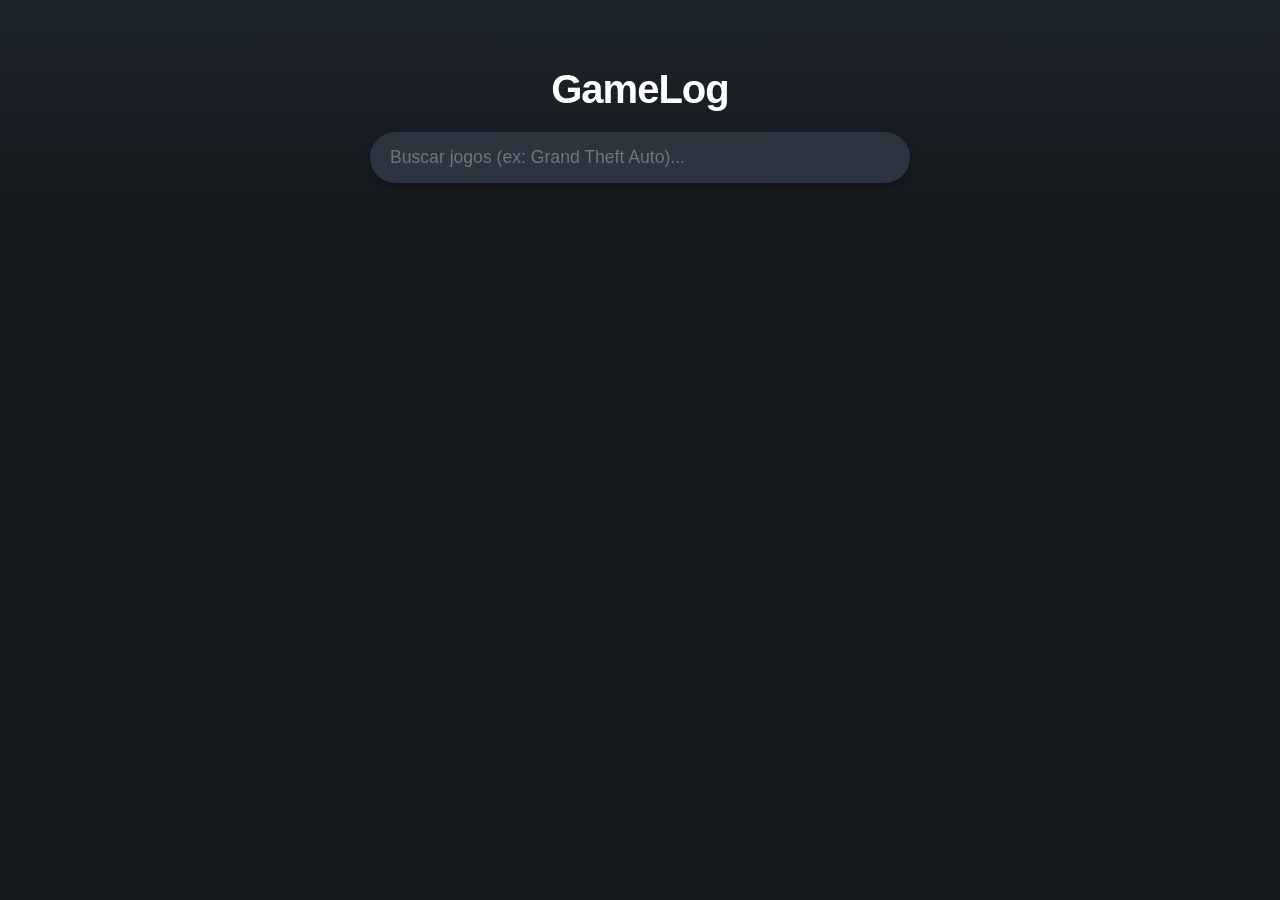
==== src/main/resources/static/index.html @ b6bab349 "feat: cria página de perfil com renderização de backlog e status premium" ====
<!DOCTYPE html>
<html lang="pt-BR">
<head>
    <meta charset="UTF-8">
    <meta name="viewport" content="width=device-width, initial-scale=1.0">
    <title>GameLog - O seu Backlog</title>
    <style>
        :root {
            --bg-color: #14181c; /* Fundo estilo Letterboxd */
            --card-bg: #2c3440;
            --text-main: #9ab;
            --text-title: #fff;
            --accent: #00e676; /* Verde neon para dar um ar gamer/premium */
        }

        body {
            background-color: var(--bg-color);
            color: var(--text-main);
            font-family: -apple-system, BlinkMacSystemFont, "Segoe UI", Roboto, Helvetica, Arial, sans-serif;
            margin: 0;
            padding: 0;
            display: flex;
            flex-direction: column;
            align-items: center;
        }

        header {
            width: 100%;
            padding: 40px 20px;
            text-align: center;
            background: linear-gradient(180deg, #1f252d 0%, var(--bg-color) 100%);
        }

        h1 {
            color: var(--text-title);
            font-size: 2.5rem;
            margin-bottom: 10px;
            letter-spacing: -1px;
        }

        .search-container {
            margin-top: 20px;
        }

        input[type="text"] {
            width: 100%;
            max-width: 500px;
            padding: 15px 20px;
            border-radius: 30px;
            border: none;
            background-color: var(--card-bg);
            color: white;
            font-size: 1.1rem;
            outline: none;
            box-shadow: 0 4px 6px rgba(0,0,0,0.3);
            transition: 0.2s;
        }

        input[type="text"]:focus {
            box-shadow: 0 0 0 2px var(--accent);
        }

        .grid-jogos {
            display: grid;
            grid-template-columns: repeat(auto-fill, minmax(200px, 1fr));
            gap: 20px;
            width: 100%;
            max-width: 1200px;
            padding: 40px 20px;
            box-sizing: border-box;
        }

        .card-jogo {
            background-color: var(--card-bg);
            border-radius: 8px;
            overflow: hidden;
            transition: transform 0.2s;
            cursor: pointer;
            box-shadow: 0 4px 10px rgba(0,0,0,0.5);
        }

        .card-jogo:hover {
            transform: scale(1.05);
            border: 1px solid var(--accent);
        }

        .capa-jogo {
            width: 100%;
            height: 280px;
            object-fit: cover;
            border-bottom: 3px solid transparent;
            transition: 0.2s;
        }

        .card-jogo:hover .capa-jogo {
            border-bottom: 3px solid var(--accent);
        }

        .info-jogo {
            padding: 15px;
            text-align: center;
        }

        .titulo-jogo {
            color: var(--text-title);
            font-size: 1rem;
            font-weight: bold;
            margin: 0;
            white-space: nowrap;
            overflow: hidden;
            text-overflow: ellipsis;
        }
    </style>
</head>
<body>

<header>
    <h1>GameLog</h1>
    <div class="search-container">
        <input type="text" id="inputBusca" placeholder="Buscar jogos (ex: Grand Theft Auto)..." onkeypress="buscarSeEnter(event)">
    </div>
</header>

<div class="grid-jogos" id="gridJogos">
    <!-- Os jogos aparecerão aqui via JavaScript -->
</div>

<script>
    function buscarSeEnter(event) {
        if (event.key === 'Enter') {
            buscarJogos();
        }
    }

    async function buscarJogos() {
        const query = document.getElementById('inputBusca').value;
        if (!query) return;

        const grid = document.getElementById('gridJogos');
        grid.innerHTML = '<p style="text-align: center; width: 100%;">Buscando na API do RAWG...</p>';

        try {
            // Chama a nossa API em Java que configuramos antes
            const response = await fetch(`/api/jogos/buscar?nome=${encodeURIComponent(query)}`);
            const jogos = await response.json();

            grid.innerHTML = ''; // Limpa o aviso de "Buscando..."

            jogos.forEach(jogo => {
                // Trata jogos sem capa para não quebrar o layout
                const imagem = jogo.background_image ? jogo.background_image : 'https://via.placeholder.com/200x300?text=Sem+Imagem';

                const card = `
                        <div class="card-jogo" onclick="alert('No futuro, isso abrirá o modal para dar a nota pro jogo ID: ${jogo.id}')">
                            <img src="${imagem}" alt="Capa de ${jogo.name}" class="capa-jogo">
                            <div class="info-jogo">
                                <p class="titulo-jogo">${jogo.name}</p>
                            </div>
                        </div>
                    `;
                grid.innerHTML += card;
            });
        } catch (error) {
            grid.innerHTML = '<p style="color: red; text-align: center; width: 100%;">Erro ao buscar jogos. O servidor está ligado?</p>';
            console.error(error);
        }
    }
</script>

</body>
</html>
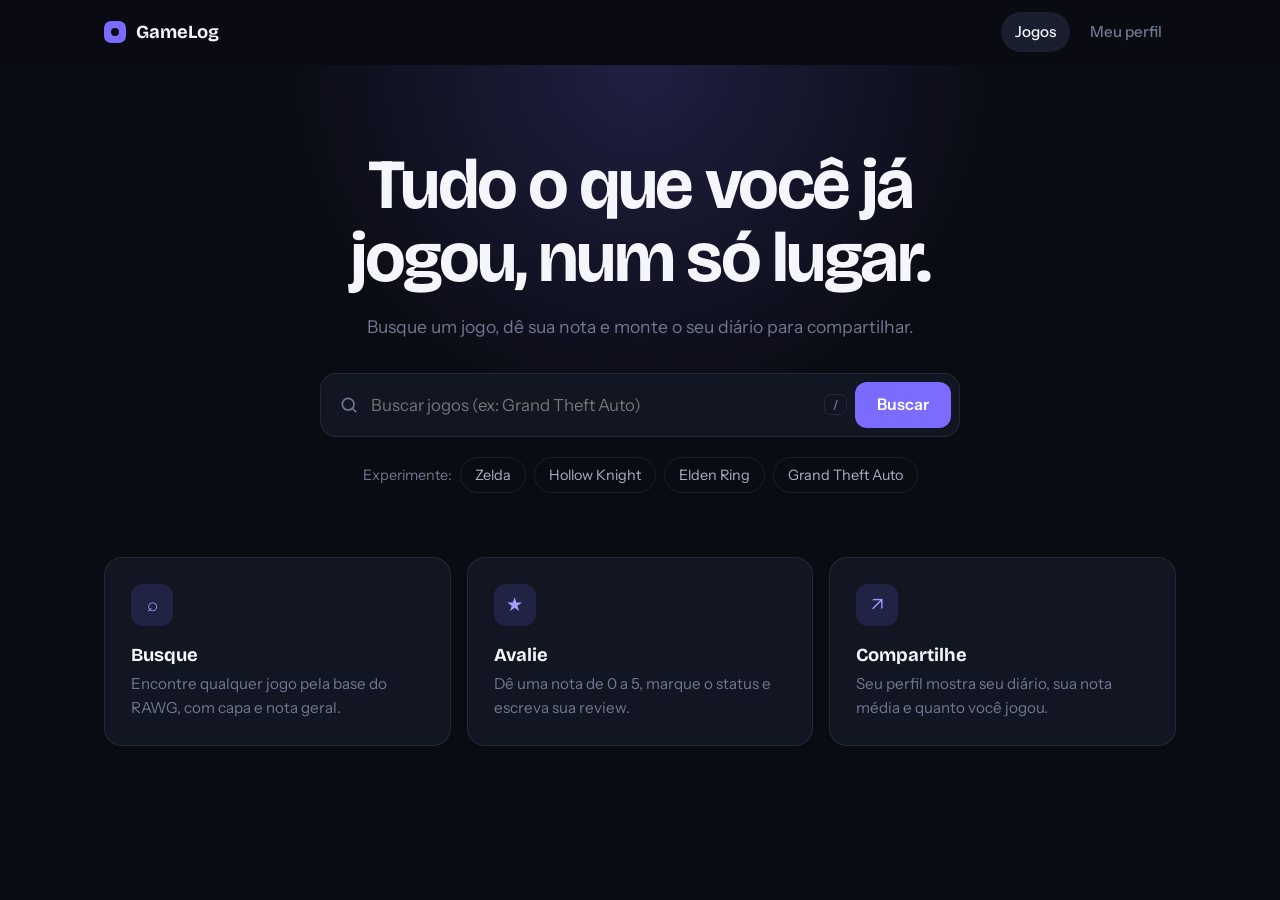
==== commit 273a69ce: "feat: cria JS e CSS e atualiza os HTMls" ====
--- a/src/main/resources/static/index.html
+++ b/src/main/resources/static/index.html
@@ -4,166 +4,113 @@
     <meta charset="UTF-8">
     <meta name="viewport" content="width=device-width, initial-scale=1.0">
     <title>GameLog - O seu Backlog</title>
-    <style>
-        :root {
-            --bg-color: #14181c; /* Fundo estilo Letterboxd */
-            --card-bg: #2c3440;
-            --text-main: #9ab;
-            --text-title: #fff;
-            --accent: #00e676; /* Verde neon para dar um ar gamer/premium */
-        }
-
-        body {
-            background-color: var(--bg-color);
-            color: var(--text-main);
-            font-family: -apple-system, BlinkMacSystemFont, "Segoe UI", Roboto, Helvetica, Arial, sans-serif;
-            margin: 0;
-            padding: 0;
-            display: flex;
-            flex-direction: column;
-            align-items: center;
-        }
-
-        header {
-            width: 100%;
-            padding: 40px 20px;
-            text-align: center;
-            background: linear-gradient(180deg, #1f252d 0%, var(--bg-color) 100%);
-        }
-
-        h1 {
-            color: var(--text-title);
-            font-size: 2.5rem;
-            margin-bottom: 10px;
-            letter-spacing: -1px;
-        }
-
-        .search-container {
-            margin-top: 20px;
-        }
-
-        input[type="text"] {
-            width: 100%;
-            max-width: 500px;
-            padding: 15px 20px;
-            border-radius: 30px;
-            border: none;
-            background-color: var(--card-bg);
-            color: white;
-            font-size: 1.1rem;
-            outline: none;
-            box-shadow: 0 4px 6px rgba(0,0,0,0.3);
-            transition: 0.2s;
-        }
-
-        input[type="text"]:focus {
-            box-shadow: 0 0 0 2px var(--accent);
-        }
-
-        .grid-jogos {
-            display: grid;
-            grid-template-columns: repeat(auto-fill, minmax(200px, 1fr));
-            gap: 20px;
-            width: 100%;
-            max-width: 1200px;
-            padding: 40px 20px;
-            box-sizing: border-box;
-        }
-
-        .card-jogo {
-            background-color: var(--card-bg);
-            border-radius: 8px;
-            overflow: hidden;
-            transition: transform 0.2s;
-            cursor: pointer;
-            box-shadow: 0 4px 10px rgba(0,0,0,0.5);
-        }
-
-        .card-jogo:hover {
-            transform: scale(1.05);
-            border: 1px solid var(--accent);
-        }
-
-        .capa-jogo {
-            width: 100%;
-            height: 280px;
-            object-fit: cover;
-            border-bottom: 3px solid transparent;
-            transition: 0.2s;
-        }
-
-        .card-jogo:hover .capa-jogo {
-            border-bottom: 3px solid var(--accent);
-        }
-
-        .info-jogo {
-            padding: 15px;
-            text-align: center;
-        }
-
-        .titulo-jogo {
-            color: var(--text-title);
-            font-size: 1rem;
-            font-weight: bold;
-            margin: 0;
-            white-space: nowrap;
-            overflow: hidden;
-            text-overflow: ellipsis;
-        }
-    </style>
+    <link rel="preconnect" href="https://fonts.googleapis.com">
+    <link rel="preconnect" href="https://fonts.gstatic.com" crossorigin>
+    <link href="https://fonts.googleapis.com/css2?family=Bricolage+Grotesque:wght@600;700&family=Instrument+Sans:wght@400;500;600&display=swap" rel="stylesheet">
+    <link rel="stylesheet" href="gamelog.css">
 </head>
 <body>
 
-<header>
-    <h1>GameLog</h1>
-    <div class="search-container">
-        <input type="text" id="inputBusca" placeholder="Buscar jogos (ex: Grand Theft Auto)..." onkeypress="buscarSeEnter(event)">
+<nav class="nav">
+    <div class="wrap">
+        <a class="logo" href="index.html"><i></i>GameLog</a>
+        <div class="links">
+            <a href="index.html" aria-current="page">Jogos</a>
+            <a href="perfil.html">Meu perfil</a>
+        </div>
+    </div>
+</nav>
+
+<header class="hero">
+    <div class="wrap">
+        <h1 class="rise">Tudo o que você já jogou, num só lugar.</h1>
+        <p class="rise" style="--d:1">Busque um jogo, dê sua nota e monte o seu diário para compartilhar.</p>
+        <div class="busca rise" style="--d:2" role="search">
+            <svg width="20" height="20" viewBox="0 0 24 24" fill="none" stroke="currentColor" stroke-width="2" stroke-linecap="round"><circle cx="11" cy="11" r="7"/><path d="m20 20-3.5-3.5"/></svg>
+            <input type="text" id="inputBusca" placeholder="Buscar jogos (ex: Grand Theft Auto)" aria-label="Buscar jogos" autocomplete="off">
+            <kbd aria-hidden="true">/</kbd>
+            <button class="btn" type="button" id="btnBuscar">Buscar</button>
+        </div>
+        <div class="chips rise" style="--d:3">
+            Experimente:
+            <button class="chip" type="button" data-q="Zelda">Zelda</button>
+            <button class="chip" type="button" data-q="Hollow Knight">Hollow Knight</button>
+            <button class="chip" type="button" data-q="Elden Ring">Elden Ring</button>
+            <button class="chip" type="button" data-q="Grand Theft Auto">Grand Theft Auto</button>
+        </div>
     </div>
 </header>
 
-<div class="grid-jogos" id="gridJogos">
-    <!-- Os jogos aparecerão aqui via JavaScript -->
-</div>
+<main class="wrap">
+    <section class="features rise" id="features" style="--d:4">
+        <div class="card"><div class="ico">⌕</div><h3>Busque</h3><p>Encontre qualquer jogo pela base do RAWG, com capa e nota geral.</p></div>
+        <div class="card"><div class="ico">★</div><h3>Avalie</h3><p>Dê uma nota de 0 a 5, marque o status e escreva sua review.</p></div>
+        <div class="card"><div class="ico">↗</div><h3>Compartilhe</h3><p>Seu perfil mostra seu diário, sua nota média e quanto você jogou.</p></div>
+    </section>
 
+    <section id="resultados" hidden>
+        <div class="res-topo"><h2 id="tituloResultado">Resultados</h2><span id="contagem"></span></div>
+        <div class="grid-jogos" id="gridJogos" aria-live="polite"></div>
+    </section>
+</main>
+
+<script src="gamelog.js"></script>
 <script>
-    function buscarSeEnter(event) {
-        if (event.key === 'Enter') {
-            buscarJogos();
+    const input = document.getElementById('inputBusca');
+
+    document.getElementById('btnBuscar').onclick = buscarJogos;
+    input.addEventListener('keydown', e => { if (e.key === 'Enter') buscarJogos(); });
+    document.querySelectorAll('.chip').forEach(c => c.onclick = () => { input.value = c.dataset.q; buscarJogos(); });
+    addEventListener('keydown', e => {
+        if (e.key === '/' && document.activeElement !== input) { e.preventDefault(); input.focus(); }
+    });
+
+    async function buscarJogos() {
+        const query = input.value.trim();
+        if (!query) return;
+
+        const secao = document.getElementById('resultados');
+        const grid = document.getElementById('gridJogos');
+        document.getElementById('features').hidden = true;
+        secao.hidden = false;
+        document.getElementById('tituloResultado').textContent = 'Resultados para "' + query + '"';
+        document.getElementById('contagem').textContent = '';
+        grid.innerHTML = '<div class="skeleton"></div>'.repeat(10);
+        secao.scrollIntoView({behavior: reduz ? 'auto' : 'smooth', block: 'start'});
+
+        try {
+            // Chama a nossa API em Java
+            const response = await fetch(`/api/jogos/buscar?nome=${encodeURIComponent(query)}`);
+            if (!response.ok) throw new Error('HTTP ' + response.status);
+            const jogos = await response.json();
+
+            if (!jogos.length) {
+                grid.innerHTML = '<div class="aviso"><strong>Nenhum jogo encontrado</strong>Tente outro nome ou confira a ortografia.</div>';
+                return;
+            }
+
+            document.getElementById('contagem').textContent = jogos.length + ' jogos';
+            grid.innerHTML = jogos.map((jogo, i) => {
+                const imagem = jogo.background_image || 'https://via.placeholder.com/300x450?text=Sem+Imagem';
+                const nota = jogo.rating ? `<span class="nota">★ ${Number(jogo.rating).toFixed(1)}</span>` : '';
+                return `
+                    <div class="reveal" style="--i:${i % 10}">
+                        <button class="poster" type="button" onclick="abrirJogo(${Number(jogo.id)})">
+                            <img src="${esc(imagem)}" alt="Capa de ${esc(jogo.name)}" loading="lazy">
+                            ${nota}
+                            <span class="ov"><span class="nome">${esc(jogo.name)}</span><span class="acao">Avaliar</span></span>
+                        </button>
+                    </div>`;
+            }).join('');
+            observar();
+        } catch (error) {
+            grid.innerHTML = '<div class="aviso erro"><strong>Não foi possível buscar os jogos</strong>Verifique se o servidor está ligado e tente de novo.</div>';
+            console.error(error);
         }
     }
 
-    async function buscarJogos() {
-        const query = document.getElementById('inputBusca').value;
-        if (!query) return;
-
-        const grid = document.getElementById('gridJogos');
-        grid.innerHTML = '<p style="text-align: center; width: 100%;">Buscando na API do RAWG...</p>';
-
-        try {
-            // Chama a nossa API em Java que configuramos antes
-            const response = await fetch(`/api/jogos/buscar?nome=${encodeURIComponent(query)}`);
-            const jogos = await response.json();
-
-            grid.innerHTML = ''; // Limpa o aviso de "Buscando..."
-
-            jogos.forEach(jogo => {
-                // Trata jogos sem capa para não quebrar o layout
-                const imagem = jogo.background_image ? jogo.background_image : 'https://via.placeholder.com/200x300?text=Sem+Imagem';
-
-                const card = `
-                        <div class="card-jogo" onclick="alert('No futuro, isso abrirá o modal para dar a nota pro jogo ID: ${jogo.id}')">
-                            <img src="${imagem}" alt="Capa de ${jogo.name}" class="capa-jogo">
-                            <div class="info-jogo">
-                                <p class="titulo-jogo">${jogo.name}</p>
-                            </div>
-                        </div>
-                    `;
-                grid.innerHTML += card;
-            });
-        } catch (error) {
-            grid.innerHTML = '<p style="color: red; text-align: center; width: 100%;">Erro ao buscar jogos. O servidor está ligado?</p>';
-            console.error(error);
-        }
+    function abrirJogo(id) {
+        alert('No futuro, isso abrirá o modal para dar a nota pro jogo ID: ' + id);
     }
 </script>
 
--- a/src/main/resources/static/gamelog.css
+++ b/src/main/resources/static/gamelog.css
@@ -0,0 +1,123 @@
+:root{
+    --bg:#0a0c13;--s1:#121623;--s2:#1a1f30;--line:rgba(255,255,255,.08);
+    --text:#a9b1c6;--mute:#6f7890;--white:#f4f6fb;
+    --accent:#7b6cff;--accent2:#a89cff;--gold:#ffb84d;
+    --ease:cubic-bezier(.22,1,.36,1);
+    --display:"Bricolage Grotesque",system-ui,sans-serif;
+    --body:"Instrument Sans",system-ui,-apple-system,"Segoe UI",sans-serif;
+}
+*{box-sizing:border-box}
+html{color-scheme:dark;scroll-behavior:smooth}
+body{margin:0;background:var(--bg);color:var(--text);font:400 1rem/1.55 var(--body);-webkit-font-smoothing:antialiased}
+a{color:inherit;text-decoration:none}
+button{font:inherit}
+:focus-visible{outline:2px solid var(--accent2);outline-offset:3px}
+.wrap{max-width:1120px;margin:0 auto;padding:0 24px}
+
+/* Animações base */
+.rise{animation:sobe .8s var(--ease) both;animation-delay:calc(var(--d,0)*90ms)}
+@keyframes sobe{from{opacity:0;transform:translateY(18px)}}
+.reveal{opacity:0;transform:translateY(16px);transition:opacity .6s var(--ease),transform .6s var(--ease);transition-delay:calc(var(--i,0)*45ms)}
+.reveal.in{opacity:1;transform:none}
+@media (prefers-reduced-motion:reduce){
+    *,*::before,*::after{animation:none!important;transition-duration:.01ms!important;transition-delay:0s!important}
+    .reveal{opacity:1;transform:none}
+}
+
+/* Navegação */
+.nav{position:sticky;top:0;z-index:20;backdrop-filter:blur(14px);-webkit-backdrop-filter:blur(14px);background:rgba(10,12,19,.6);border-bottom:1px solid transparent;transition:border-color .3s,background .3s}
+.nav.scrolled{border-color:var(--line);background:rgba(10,12,19,.88)}
+.nav .wrap{display:flex;align-items:center;justify-content:space-between;height:64px}
+.logo{display:flex;align-items:center;gap:10px;font:700 1.15rem var(--display);color:var(--white)}
+.logo i{position:relative;width:22px;height:22px;border-radius:7px;background:var(--accent);transition:transform .5s var(--ease)}
+.logo i::after{content:"";position:absolute;inset:7px;border-radius:50%;background:var(--bg)}
+.logo:hover i{transform:rotate(90deg) scale(1.1)}
+.links{display:flex;gap:6px}
+.links a{padding:8px 14px;border-radius:99px;color:var(--mute);font-weight:500;font-size:.95rem;transition:color .2s,background .2s}
+.links a:hover{color:var(--white);background:var(--s1)}
+.links a[aria-current]{color:var(--white);background:var(--s2)}
+
+/* Botões e chips */
+.btn{background:var(--accent);color:#fff;border:0;border-radius:12px;padding:0 22px;height:46px;font-weight:600;cursor:pointer;transition:transform .25s var(--ease),box-shadow .3s,background .2s}
+.btn:hover{background:#8e81ff;box-shadow:0 10px 26px -8px var(--accent);transform:translateY(-1px)}
+.btn:active{transform:scale(.97)}
+.chip{background:transparent;border:1px solid var(--line);color:var(--text);border-radius:99px;padding:6px 14px;font-size:.9rem;cursor:pointer;transition:border-color .25s,color .25s,background .25s,transform .25s var(--ease)}
+.chip:hover{border-color:var(--accent);color:var(--white);transform:translateY(-2px)}
+.chip[aria-pressed="true"]{background:var(--accent);border-color:var(--accent);color:#fff}
+
+/* Hero */
+.hero{position:relative;text-align:center;padding:84px 0 52px;overflow:hidden;--mx:50%;--my:0px}
+.hero::before{content:"";position:absolute;inset:0;pointer-events:none;background:radial-gradient(520px circle at var(--mx) var(--my),rgba(123,108,255,.2),transparent 70%)}
+.hero .wrap{position:relative}
+.hero h1{font:700 clamp(2.4rem,6.5vw,4.4rem)/1.04 var(--display);letter-spacing:-.035em;color:var(--white);margin:0 auto 18px;max-width:16ch}
+.hero p{margin:0 auto 32px;max-width:50ch;font-size:1.1rem;color:var(--mute)}
+.busca{display:flex;align-items:center;gap:8px;max-width:640px;margin:0 auto;padding:8px;background:var(--s1);border:1px solid var(--line);border-radius:16px;transition:border-color .25s,box-shadow .35s}
+.busca:focus-within{border-color:var(--accent);box-shadow:0 0 0 5px rgba(123,108,255,.16)}
+.busca svg{margin-left:10px;flex:none;color:var(--mute)}
+.busca input{flex:1;min-width:0;background:none;border:0;color:var(--white);font:inherit;font-size:1.05rem;padding:10px 4px}
+.busca input:focus-visible{outline:none}
+kbd{font:600 .75rem var(--body);color:var(--mute);border:1px solid var(--line);border-radius:6px;padding:2px 8px}
+.chips{display:flex;gap:8px;justify-content:center;align-items:center;flex-wrap:wrap;margin-top:20px;color:var(--mute);font-size:.9rem}
+
+/* Cards de recursos */
+.features{display:grid;grid-template-columns:repeat(auto-fit,minmax(240px,1fr));gap:16px;padding:12px 0 88px}
+.card{background:var(--s1);border:1px solid var(--line);border-radius:18px;padding:26px;transition:transform .45s var(--ease),border-color .3s,background .3s}
+.card:hover{transform:translateY(-5px);border-color:rgba(123,108,255,.5);background:var(--s2)}
+.ico{width:42px;height:42px;border-radius:12px;background:rgba(123,108,255,.15);color:var(--accent2);display:grid;place-items:center;font-size:1.2rem;margin-bottom:18px}
+.card h3{font:700 1.15rem var(--display);color:var(--white);margin:0 0 6px}
+.card p{margin:0;color:var(--mute);font-size:.95rem}
+
+/* Resultados */
+.res-topo{display:flex;justify-content:space-between;align-items:baseline;gap:12px;margin-bottom:22px}
+.res-topo h2{font:700 1.5rem var(--display);letter-spacing:-.02em;color:var(--white);margin:0}
+.res-topo span{color:var(--mute);font-size:.9rem}
+.grid-jogos{display:grid;grid-template-columns:repeat(auto-fill,minmax(180px,1fr));gap:20px;padding-bottom:88px}
+.poster{position:relative;display:block;width:100%;aspect-ratio:2/3;border:0;padding:0;border-radius:14px;overflow:hidden;background:var(--s1);cursor:pointer;color:inherit;text-align:left;box-shadow:0 0 0 1px var(--line);transition:transform .5s var(--ease),box-shadow .4s}
+.poster img{width:100%;height:100%;object-fit:cover;display:block;transition:transform .8s var(--ease)}
+.poster:hover,.poster:focus-visible{transform:translateY(-6px);box-shadow:0 0 0 1px var(--accent),0 18px 40px -14px rgba(123,108,255,.55)}
+.poster:hover img{transform:scale(1.07)}
+.poster .ov{position:absolute;inset:0;display:flex;flex-direction:column;justify-content:flex-end;padding:14px;background:linear-gradient(transparent 45%,rgba(7,9,15,.93))}
+.poster .nome{color:var(--white);font-weight:700;line-height:1.25;display:-webkit-box;-webkit-line-clamp:2;-webkit-box-orient:vertical;overflow:hidden}
+.poster .acao{margin-top:10px;background:var(--accent);color:#fff;border-radius:10px;padding:7px 10px;font-size:.82rem;font-weight:600;text-align:center;opacity:0;transform:translateY(8px);transition:opacity .35s var(--ease),transform .35s var(--ease)}
+.poster:hover .acao,.poster:focus-visible .acao{opacity:1;transform:none}
+@media (hover:none){.poster .acao{opacity:1;transform:none}}
+.poster .nota{position:absolute;top:10px;right:10px;background:rgba(10,12,19,.75);backdrop-filter:blur(6px);color:var(--gold);font-size:.78rem;font-weight:700;padding:3px 9px;border-radius:99px}
+.skeleton{aspect-ratio:2/3;border-radius:14px;background:linear-gradient(100deg,var(--s1) 40%,var(--s2) 50%,var(--s1) 60%);background-size:220% 100%;animation:brilho 1.3s linear infinite}
+@keyframes brilho{to{background-position:-220% 0}}
+.aviso{grid-column:1/-1;text-align:center;padding:56px 16px;color:var(--mute)}
+.aviso strong{display:block;color:var(--white);font:700 1.2rem var(--display);margin-bottom:4px}
+.aviso.erro strong{color:#ff7a7a}
+
+/* Perfil */
+.banner{position:relative;height:210px;overflow:hidden;background:linear-gradient(135deg,#1b2036,#10131f)}
+.banner-img{position:absolute;inset:-80px 0 0;background:center/cover;will-change:transform}
+.banner::after{content:"";position:absolute;inset:0;background:linear-gradient(transparent 20%,var(--bg))}
+.cabeca{display:flex;align-items:flex-end;gap:20px;margin-top:-56px;position:relative;z-index:1;flex-wrap:wrap}
+.avatar{width:112px;height:112px;border-radius:50%;background:#333;object-fit:cover;border:4px solid var(--s2)}
+.nome-usuario{font:700 clamp(1.9rem,5vw,2.6rem)/1.1 var(--display);letter-spacing:-.03em;color:var(--white);margin:0}
+.selo{display:inline-block;background:var(--gold);color:#2b2000;font:700 .72rem var(--body);padding:3px 10px;border-radius:99px;vertical-align:middle;margin-left:10px;letter-spacing:0}
+.sub{margin:4px 0 0;color:var(--mute)}
+.painel{display:grid;grid-template-columns:1fr 320px;gap:28px;margin-top:36px;padding-bottom:88px;align-items:start}
+.lateral{position:sticky;top:84px}
+@media (max-width:860px){.painel{grid-template-columns:1fr}.lateral{position:static;order:-1}}
+.stat-grid{display:grid;grid-template-columns:1fr 1fr;gap:12px}
+.stat,.hist{background:var(--s1);border:1px solid var(--line);border-radius:16px;padding:18px}
+.stat strong{display:block;font:700 2.3rem/1 var(--display);letter-spacing:-.03em;color:var(--white);margin-bottom:4px}
+.stat span{font-size:.85rem;color:var(--mute)}
+.hist{margin-top:12px}
+.hist h3{font:700 .95rem var(--display);color:var(--white);margin:0 0 6px}
+.h-row{display:grid;grid-template-columns:18px 1fr 22px;gap:10px;align-items:center;font-size:.8rem;margin-top:9px;color:var(--mute)}
+.h-bar{height:8px;background:var(--s2);border-radius:99px;overflow:hidden}
+.h-bar i{display:block;height:100%;width:0;background:var(--accent);border-radius:99px;transition:width 1.1s var(--ease)}
+.filtros{display:flex;gap:8px;flex-wrap:wrap;margin-bottom:18px}
+.review{display:grid;grid-template-columns:76px 1fr;gap:18px;padding:18px;margin-bottom:14px;background:var(--s1);border:1px solid var(--line);border-radius:18px}
+.review-capa{aspect-ratio:2/3;border-radius:10px;background:linear-gradient(160deg,#2a3150,#161a2a);display:flex;align-items:center;justify-content:center;text-align:center;color:var(--mute);font-size:.7rem;padding:6px}
+.review-topo{display:flex;justify-content:space-between;align-items:baseline;gap:12px;flex-wrap:wrap}
+.review-jogo{color:var(--white);font:700 1.1rem var(--display)}
+.estrelas{white-space:nowrap;letter-spacing:2px}
+.estrelas small{color:var(--mute);letter-spacing:0;margin-left:8px}
+.st{color:#2c3347;transition:color .4s,transform .5s var(--ease);transition-delay:calc(var(--k)*80ms + 250ms);display:inline-block}
+.in .st.on{color:var(--gold);transform:scale(1.12)}
+.status{display:inline-block;margin:6px 0 8px;font-size:.78rem;font-weight:600;color:var(--accent2);background:rgba(123,108,255,.14);border-radius:99px;padding:2px 11px}
+.review-texto{margin:0;max-width:68ch;color:#c9d0e0}
+@media (max-width:520px){.review{grid-template-columns:60px 1fr}.avatar{width:92px;height:92px}}
